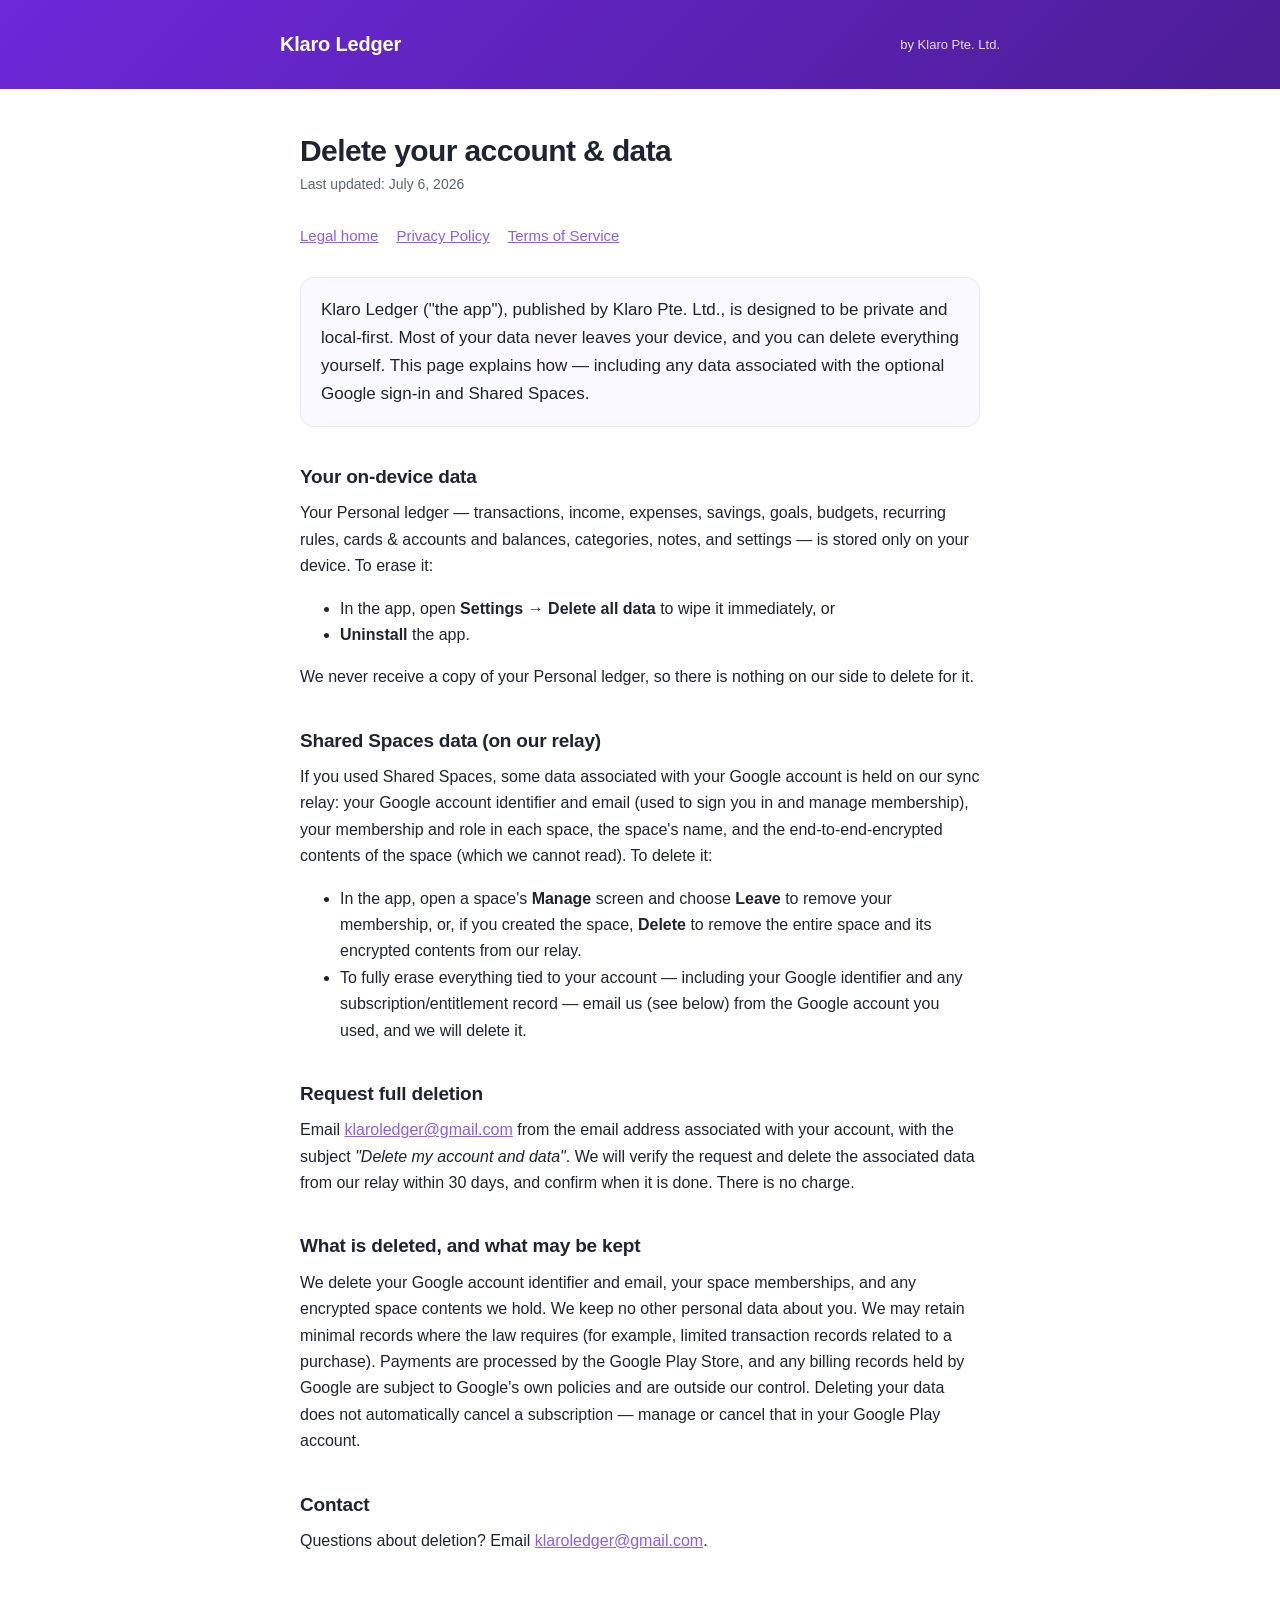
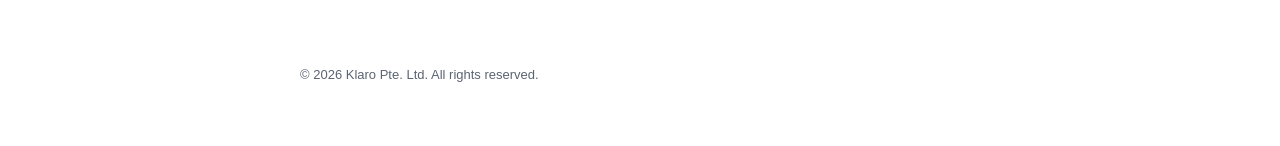
==== delete-account.html @ 9b434cb9 "Serve on klaroledger.app + fold in the legal pages Point the marketing site at the custom domain (CN" ====
<!doctype html>
<html lang="en">
  <head>
    <meta charset="utf-8" />
    <meta name="viewport" content="width=device-width, initial-scale=1" />
    <title>Delete your account &amp; data — Klaro Ledger</title>
    <meta
      name="description"
      content="How to delete your Klaro Ledger account and data, including on-device data and any Shared Spaces data on our relay."
    />
    <link rel="stylesheet" href="style.css" />
  </head>
  <body>
    <div class="band">
      <div class="band-inner">
        <span class="mark">Klaro Ledger</span>
        <span class="tag">by Klaro Pte. Ltd.</span>
      </div>
    </div>
    <main class="wrap">
      <h1>Delete your account &amp; data</h1>
      <p class="updated">Last updated: July 6, 2026</p>
      <nav class="nav">
        <a href="index.html">Legal home</a>
        <a href="privacy.html">Privacy Policy</a>
        <a href="terms.html">Terms of Service</a>
      </nav>

      <p class="lead">
        Klaro Ledger ("the app"), published by Klaro Pte. Ltd., is designed to be
        private and local-first. Most of your data never leaves your device, and
        you can delete everything yourself. This page explains how — including any
        data associated with the optional Google sign-in and Shared Spaces.
      </p>

      <h2>Your on-device data</h2>
      <p>
        Your Personal ledger — transactions, income, expenses, savings, goals,
        budgets, recurring rules, cards &amp; accounts and balances, categories,
        notes, and settings — is stored only on your device. To erase it:
      </p>
      <ul>
        <li>
          In the app, open <strong>Settings → Delete all data</strong> to wipe it
          immediately, or
        </li>
        <li><strong>Uninstall</strong> the app.</li>
      </ul>
      <p>
        We never receive a copy of your Personal ledger, so there is nothing on
        our side to delete for it.
      </p>

      <h2>Shared Spaces data (on our relay)</h2>
      <p>
        If you used Shared Spaces, some data associated with your Google account
        is held on our sync relay: your Google account identifier and email (used
        to sign you in and manage membership), your membership and role in each
        space, the space's name, and the end-to-end-encrypted contents of the
        space (which we cannot read). To delete it:
      </p>
      <ul>
        <li>
          In the app, open a space's <strong>Manage</strong> screen and choose
          <strong>Leave</strong> to remove your membership, or, if you created the
          space, <strong>Delete</strong> to remove the entire space and its
          encrypted contents from our relay.
        </li>
        <li>
          To fully erase everything tied to your account — including your Google
          identifier and any subscription/entitlement record — email us (see
          below) from the Google account you used, and we will delete it.
        </li>
      </ul>

      <h2>Request full deletion</h2>
      <p>
        Email
        <a href="mailto:klaroledger@gmail.com">klaroledger@gmail.com</a> from the
        email address associated with your account, with the subject
        <em>"Delete my account and data"</em>. We will verify the request and
        delete the associated data from our relay within 30 days, and confirm
        when it is done. There is no charge.
      </p>

      <h2>What is deleted, and what may be kept</h2>
      <p>
        We delete your Google account identifier and email, your space
        memberships, and any encrypted space contents we hold. We keep no other
        personal data about you. We may retain minimal records where the law
        requires (for example, limited transaction records related to a
        purchase). Payments are processed by the Google Play Store, and any
        billing records held by Google are subject to Google's own policies and
        are outside our control. Deleting your data does not automatically cancel
        a subscription — manage or cancel that in your Google Play account.
      </p>

      <h2>Contact</h2>
      <p>
        Questions about deletion? Email
        <a href="mailto:klaroledger@gmail.com">klaroledger@gmail.com</a>.
      </p>
    </main>
    <footer>&copy; 2026 Klaro Pte. Ltd. All rights reserved.</footer>
  </body>
</html>
---- style.css ----
:root {
  --brand: #6d28d9;
  --brand-deep: #4c1d95;
  --brand-soft: #8b5cf6;
  --bg: #ffffff;
  --fg: #1f2430;
  --muted: #5b6472;
  --card: #faf9ff;
  --border: #ece9f6;
}

@media (prefers-color-scheme: dark) {
  :root {
    --bg: #0f1115;
    --fg: #e8e9ee;
    --muted: #a0a6b2;
    --card: #161922;
    --border: #262b37;
    --brand-soft: #a78bfa;
  }
}

* { box-sizing: border-box; }
html { -webkit-text-size-adjust: 100%; }

body {
  margin: 0;
  background: var(--bg);
  color: var(--fg);
  font: 16px/1.65 -apple-system, BlinkMacSystemFont, "Segoe UI", Roboto,
    Helvetica, Arial, sans-serif;
}

.band {
  background: linear-gradient(135deg, var(--brand), var(--brand-deep));
  color: #fff;
  padding: 28px 20px;
}
.band-inner {
  max-width: 720px;
  margin: 0 auto;
  display: flex;
  align-items: center;
  gap: 14px;
}
.band .mark {
  font-size: 20px;
  font-weight: 700;
  letter-spacing: -0.01em;
}
.band .tag {
  margin-left: auto;
  font-size: 13px;
  opacity: 0.85;
}

.wrap {
  max-width: 720px;
  margin: 0 auto;
  padding: 36px 20px 96px;
}

h1 {
  font-size: 30px;
  line-height: 1.2;
  letter-spacing: -0.02em;
  margin: 8px 0 4px;
}
.updated {
  color: var(--muted);
  font-size: 14px;
  margin: 0 0 28px;
}

h2 {
  font-size: 19px;
  letter-spacing: -0.01em;
  margin: 34px 0 8px;
}
p { margin: 0 0 14px; }

a { color: var(--brand-soft); }

.lead {
  font-size: 17px;
  color: var(--fg);
  background: var(--card);
  border: 1px solid var(--border);
  border-radius: 14px;
  padding: 18px 20px;
  margin-bottom: 8px;
}

.nav {
  display: flex;
  gap: 18px;
  margin: 8px 0 28px;
  font-size: 15px;
}

.home-card {
  display: block;
  background: var(--card);
  border: 1px solid var(--border);
  border-radius: 16px;
  padding: 22px 24px;
  margin: 14px 0;
  text-decoration: none;
  color: var(--fg);
}
.home-card:hover { border-color: var(--brand-soft); }
.home-card .t { font-size: 18px; font-weight: 600; }
.home-card .d { color: var(--muted); font-size: 15px; margin-top: 4px; }

footer {
  max-width: 720px;
  margin: 0 auto;
  padding: 0 20px 60px;
  color: var(--muted);
  font-size: 13px;
}
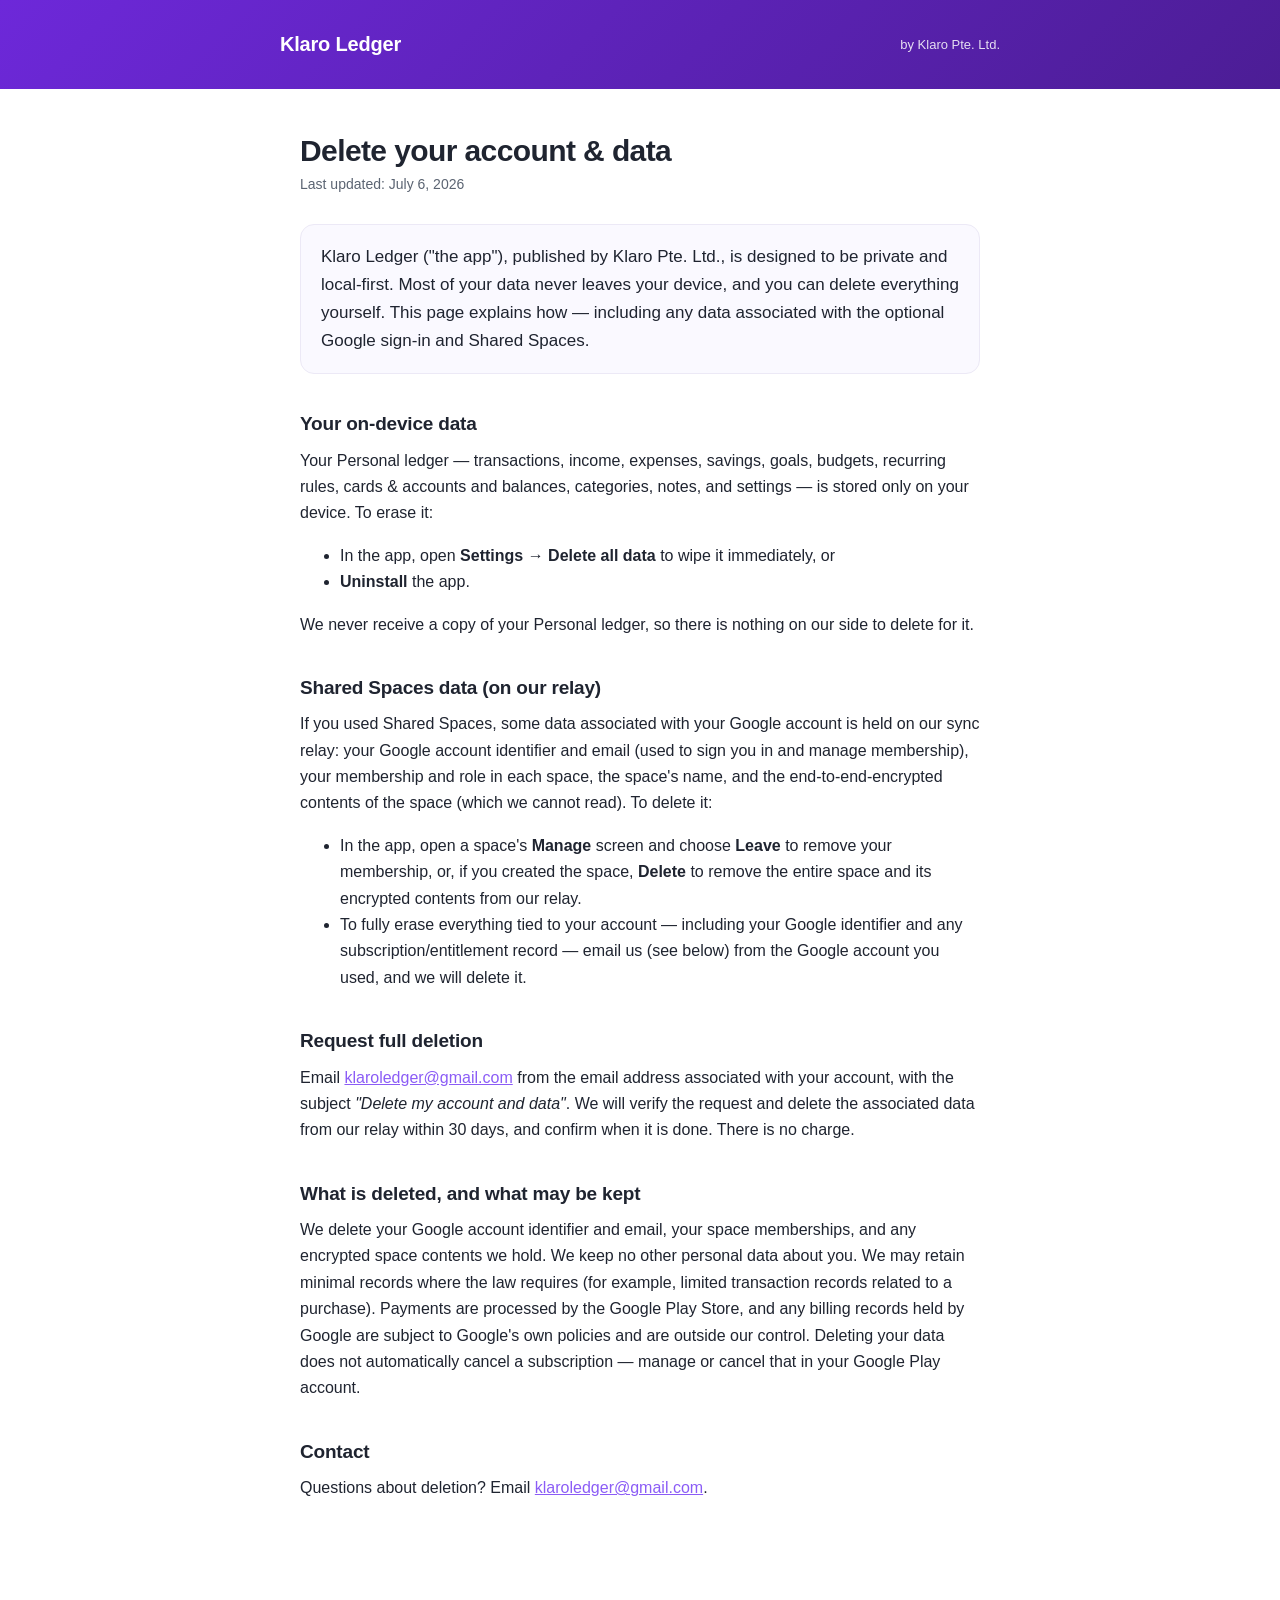
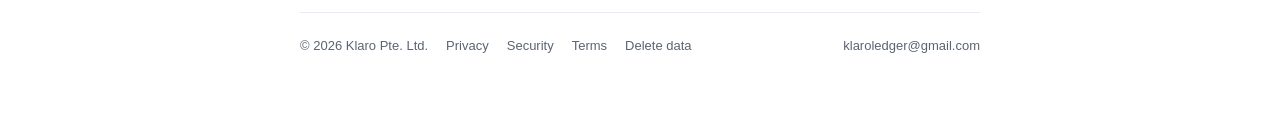
==== commit 6a72c3be: "Site: consistent footer nav across all pages Every page (marketing + legal) now carries the same foo" ====
--- a/delete-account.html
+++ b/delete-account.html
@@ -13,18 +13,13 @@
   <body>
     <div class="band">
       <div class="band-inner">
-        <span class="mark">Klaro Ledger</span>
+        <a class="mark" href="/" aria-label="Klaro Ledger — home">Klaro Ledger</a>
         <span class="tag">by Klaro Pte. Ltd.</span>
       </div>
     </div>
     <main class="wrap">
       <h1>Delete your account &amp; data</h1>
       <p class="updated">Last updated: July 6, 2026</p>
-      <nav class="nav">
-        <a href="index.html">Legal home</a>
-        <a href="privacy.html">Privacy Policy</a>
-        <a href="terms.html">Terms of Service</a>
-      </nav>
 
       <p class="lead">
         Klaro Ledger ("the app"), published by Klaro Pte. Ltd., is designed to be
@@ -101,6 +96,16 @@
         <a href="mailto:klaroledger@gmail.com">klaroledger@gmail.com</a>.
       </p>
     </main>
-    <footer>&copy; 2026 Klaro Pte. Ltd. All rights reserved.</footer>
+    <footer>
+      <div class="row">
+        <span>&copy; 2026 Klaro Pte. Ltd.</span>
+        <a href="/privacy.html">Privacy</a>
+        <a href="/security.html">Security</a>
+        <a href="/terms.html">Terms</a>
+        <a href="/delete-account.html">Delete data</a>
+        <span class="spacer"></span>
+        <a href="mailto:klaroledger@gmail.com">klaroledger@gmail.com</a>
+      </div>
+    </footer>
   </body>
 </html>
--- a/style.css
+++ b/style.css
@@ -47,7 +47,10 @@
   font-size: 20px;
   font-weight: 700;
   letter-spacing: -0.01em;
+  color: #fff;
+  text-decoration: none;
 }
+.band a.mark:hover { opacity: 0.85; }
 .band .tag {
   margin-left: auto;
   font-size: 13px;
@@ -119,3 +122,21 @@
   color: var(--muted);
   font-size: 13px;
 }
+footer .row {
+  display: flex;
+  flex-wrap: wrap;
+  gap: 8px 18px;
+  align-items: center;
+  border-top: 1px solid var(--border);
+  padding-top: 22px;
+}
+footer .row a {
+  color: var(--muted);
+  text-decoration: none;
+}
+footer .row a:hover {
+  color: var(--brand-soft);
+}
+footer .row .spacer {
+  margin-left: auto;
+}
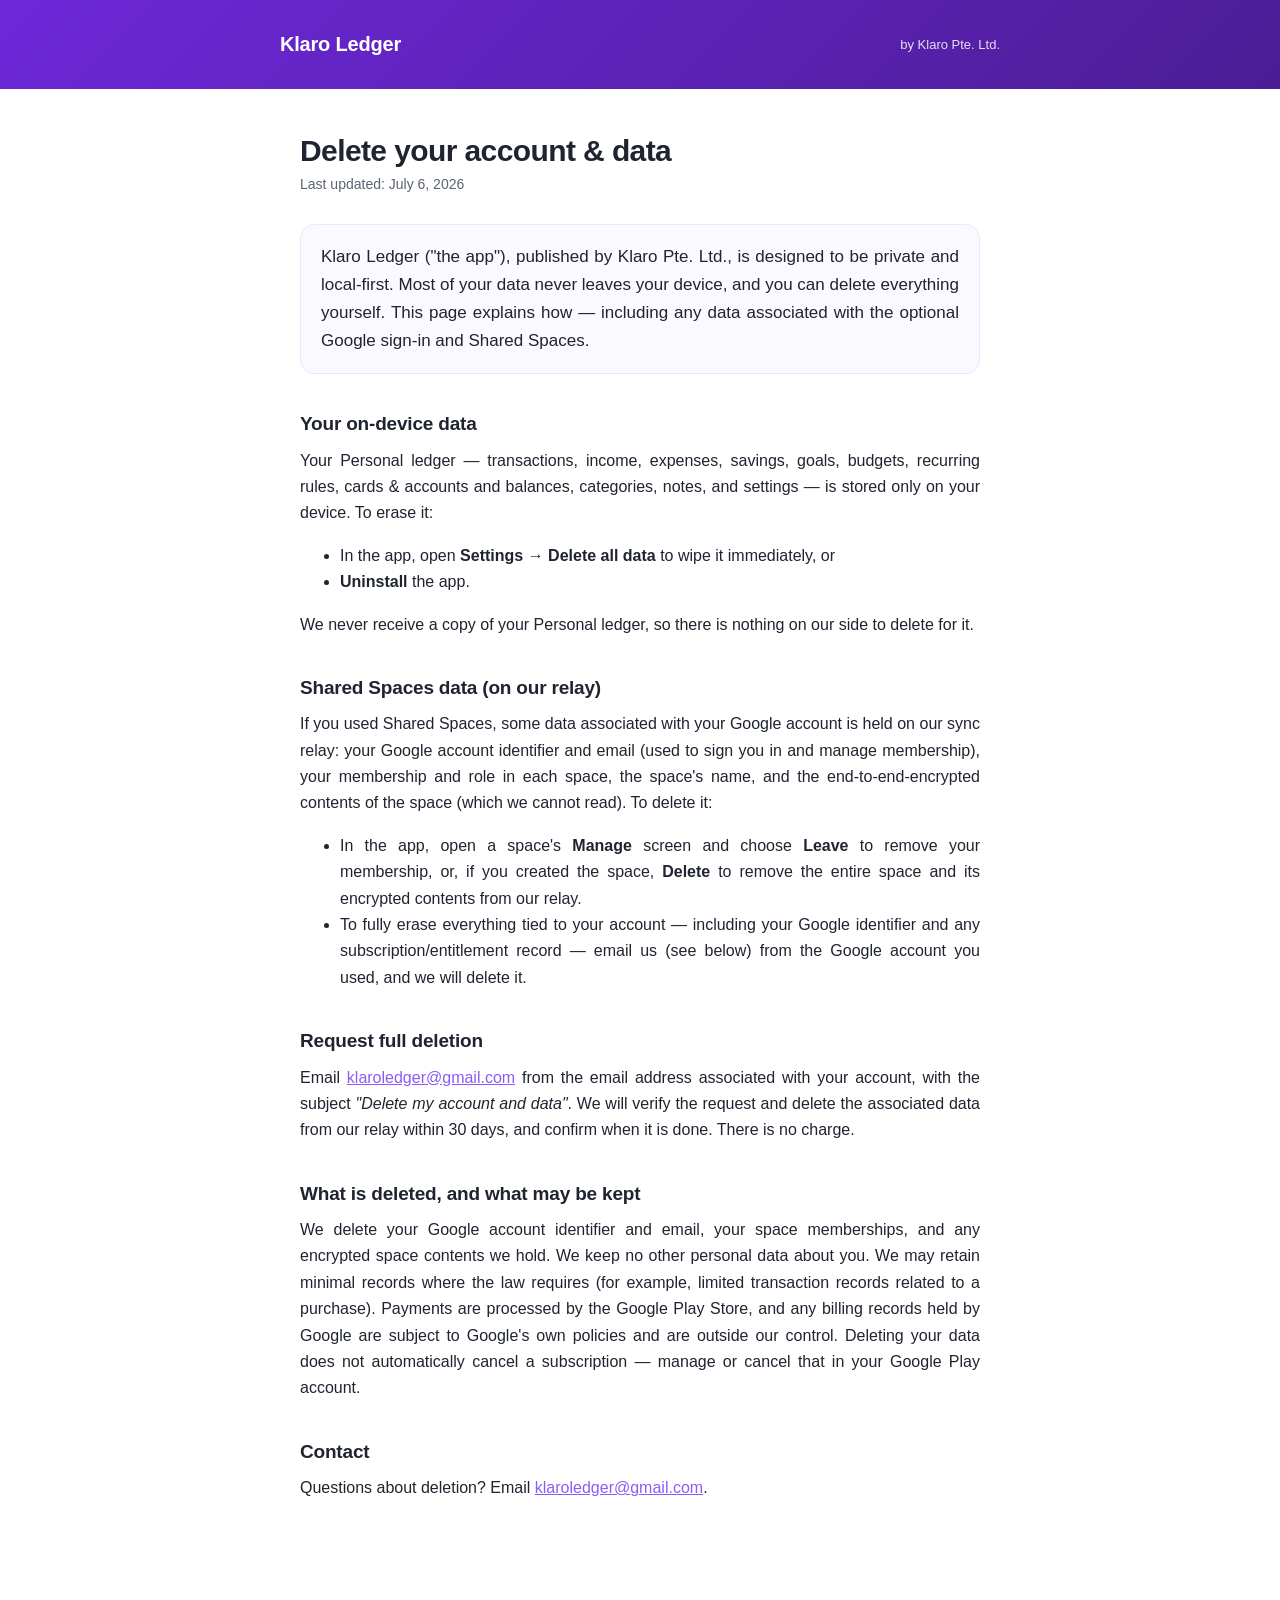
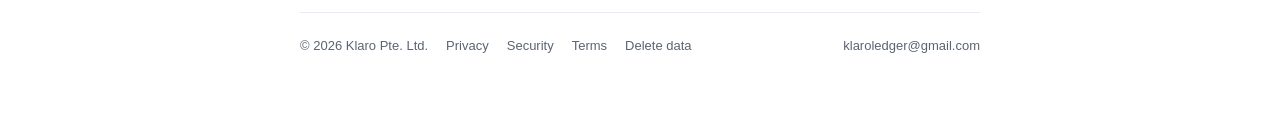
==== commit e22e272e: "Legal links: clean extensionless URLs (footers, sitemap, canonical)" ====
--- a/delete-account.html
+++ b/delete-account.html
@@ -99,10 +99,10 @@
     <footer>
       <div class="row">
         <span>&copy; 2026 Klaro Pte. Ltd.</span>
-        <a href="/privacy.html">Privacy</a>
-        <a href="/security.html">Security</a>
-        <a href="/terms.html">Terms</a>
-        <a href="/delete-account.html">Delete data</a>
+        <a href="/privacy">Privacy</a>
+        <a href="/security">Security</a>
+        <a href="/terms">Terms</a>
+        <a href="/delete-account">Delete data</a>
         <span class="spacer"></span>
         <a href="mailto:klaroledger@gmail.com">klaroledger@gmail.com</a>
       </div>
--- a/style.css
+++ b/style.css
@@ -82,6 +82,16 @@
 }
 p { margin: 0 0 14px; }
 
+/* Justify the longer body copy on the content pages (matches the marketing
+   FAQ); hyphenate so justified lines don't open up big gaps. Single-line bits
+   like .updated are unaffected — justify only acts on lines that wrap. */
+.wrap p,
+.wrap li {
+  text-align: justify;
+  -webkit-hyphens: auto;
+  hyphens: auto;
+}
+
 a { color: var(--brand-soft); }
 
 .lead {
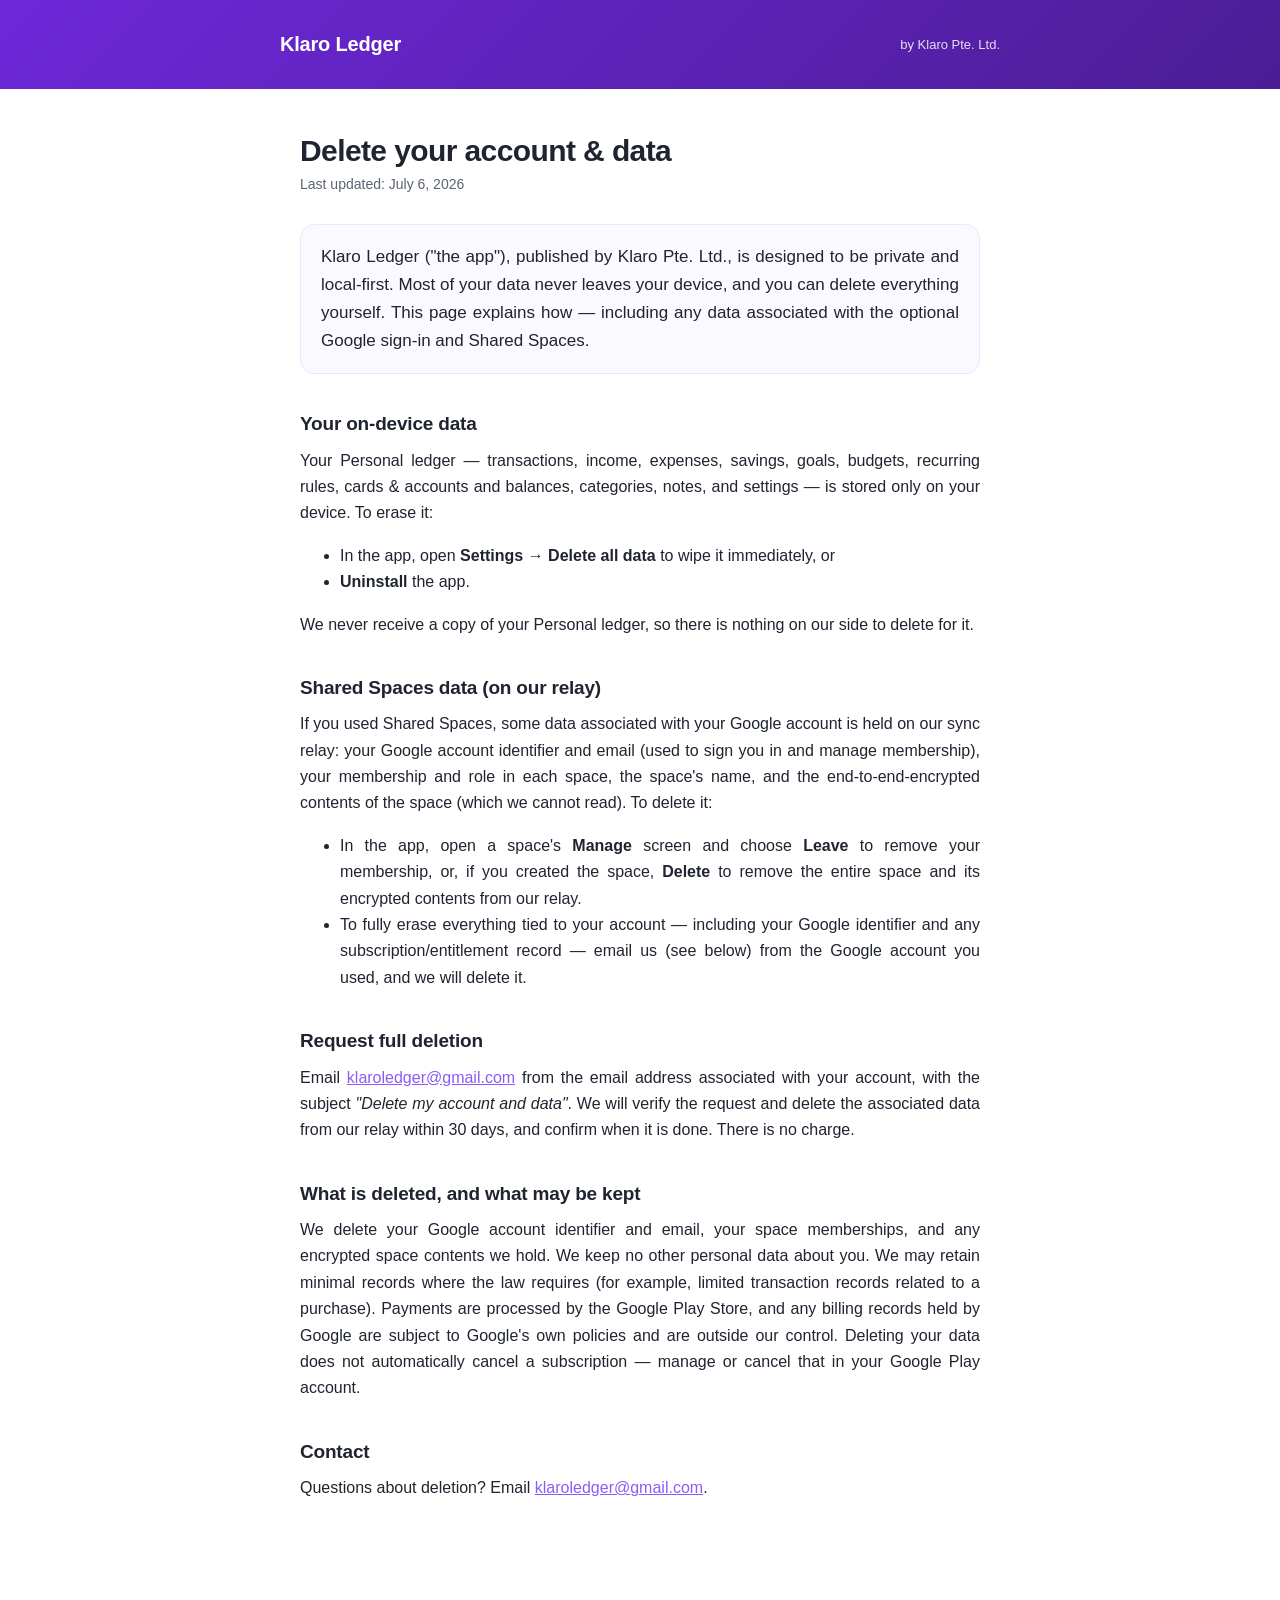
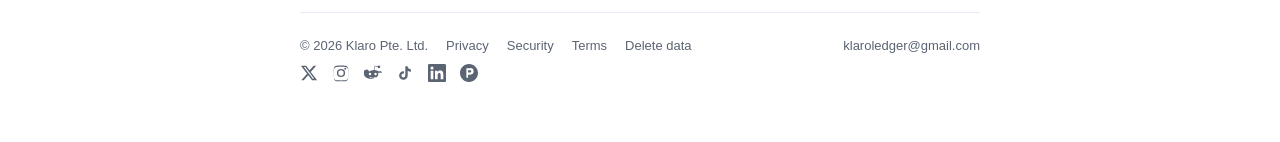
==== commit 24506777: "Footer: social links (X/IG/Reddit/TikTok/LinkedIn/PH) on every page; FAQ: reflect on-device auto-cap" ====
--- a/delete-account.html
+++ b/delete-account.html
@@ -105,6 +105,14 @@
         <a href="/delete-account">Delete data</a>
         <span class="spacer"></span>
         <a href="mailto:klaroledger@gmail.com">klaroledger@gmail.com</a>
+        <span class="social">
+          <a href="https://x.com/klaroledger" target="_blank" rel="noopener" aria-label="Klaro Ledger on X"><svg viewBox="0 0 24 24" fill="currentColor" aria-hidden="true"><path d="M18.244 2.25h3.308l-7.227 8.26 8.502 11.24h-6.66l-5.214-6.817L4.99 21.75H1.68l7.73-8.835L1.254 2.25H8.08l4.713 6.231zm-1.161 17.52h1.833L7.084 4.126H5.117z"/></svg></a>
+          <a href="https://instagram.com/klaroledger" target="_blank" rel="noopener" aria-label="Klaro Ledger on Instagram"><svg viewBox="0 0 24 24" fill="currentColor" aria-hidden="true"><path d="M12 2.16c3.2 0 3.58.01 4.85.07 1.17.05 1.8.25 2.23.41.56.22.96.48 1.38.9.42.42.68.82.9 1.38.16.43.36 1.06.41 2.23.06 1.27.07 1.65.07 4.85s-.01 3.58-.07 4.85c-.05 1.17-.25 1.8-.41 2.23a3.7 3.7 0 01-.9 1.38 3.7 3.7 0 01-1.38.9c-.43.16-1.06.36-2.23.41-1.27.06-1.65.07-4.85.07s-3.58-.01-4.85-.07c-1.17-.05-1.8-.25-2.23-.41a3.7 3.7 0 01-1.38-.9 3.7 3.7 0 01-.9-1.38c-.16-.43-.36-1.06-.41-2.23C2.17 15.58 2.16 15.2 2.16 12s.01-3.58.07-4.85c.05-1.17.25-1.8.41-2.23.22-.56.48-.96.9-1.38.42-.42.82-.68 1.38-.9.43-.16 1.06-.36 2.23-.41C8.42 2.17 8.8 2.16 12 2.16zm0 1.62c-3.15 0-3.52.01-4.76.07-1.15.05-1.77.24-2.19.41-.55.21-.94.47-1.35.88-.41.41-.67.8-.88 1.35-.17.42-.36 1.04-.41 2.19-.06 1.24-.07 1.61-.07 4.76s.01 3.52.07 4.76c.05 1.15.24 1.77.41 2.19.21.55.47.94.88 1.35.41.41.8.67 1.35.88.42.17 1.04.36 2.19.41 1.24.06 1.61.07 4.76.07s3.52-.01 4.76-.07c1.15-.05 1.77-.24 2.19-.41.55-.21.94-.47 1.35-.88.41-.41.67-.8.88-1.35.17-.42.36-1.04.41-2.19.06-1.24.07-1.61.07-4.76s-.01-3.52-.07-4.76c-.05-1.15-.24-1.77-.41-2.19a3.64 3.64 0 00-.88-1.35 3.64 3.64 0 00-1.35-.88c-.42-.17-1.04-.36-2.19-.41-1.24-.06-1.61-.07-4.76-.07zm0 2.76a5.46 5.46 0 110 10.92 5.46 5.46 0 010-10.92zm0 9a3.54 3.54 0 100-7.08 3.54 3.54 0 000 7.08zm6.95-9.19a1.27 1.27 0 11-2.54 0 1.27 1.27 0 012.54 0z"/></svg></a>
+          <a href="https://reddit.com/user/klaroledger" target="_blank" rel="noopener" aria-label="Klaro Ledger on Reddit"><svg viewBox="0 0 24 24" fill="currentColor" aria-hidden="true"><path d="M24 11.78a2.34 2.34 0 00-3.96-1.68 11.5 11.5 0 00-6.24-1.98l1.06-4.98 3.46.73a1.67 1.67 0 103.33-.11 1.67 1.67 0 00-3.17-.74l-3.87-.82a.33.33 0 00-.39.25l-1.18 5.56a11.5 11.5 0 00-6.33 1.98A2.34 2.34 0 100 11.78c0 .24.02.48.06.72a4.6 4.6 0 00-.06.72c0 3.66 4.26 6.63 9.52 6.63s9.52-2.97 9.52-6.63c0-.24-.02-.48-.06-.72.04-.24.06-.48.06-.72zm-17.67 1.67a1.67 1.67 0 113.34 0 1.67 1.67 0 01-3.34 0zm9.34 4.42c-1.15 1.15-3.35 1.24-4 1.24s-2.85-.09-4-1.24a.44.44 0 01.62-.62c.73.73 2.28.98 3.38.98s2.66-.25 3.38-.98a.44.44 0 01.62.62zm-.28-2.75a1.67 1.67 0 110-3.34 1.67 1.67 0 010 3.34z"/></svg></a>
+          <a href="https://tiktok.com/@klaroledger" target="_blank" rel="noopener" aria-label="Klaro Ledger on TikTok"><svg viewBox="0 0 24 24" fill="currentColor" aria-hidden="true"><path d="M16.6 5.82a4.28 4.28 0 01-1.06-2.82h-3.09v12.4a2.59 2.59 0 01-2.59 2.5 2.59 2.59 0 01-2.59-2.59 2.59 2.59 0 012.59-2.59c.27 0 .53.04.77.12v-3.2a5.7 5.7 0 00-.77-.05 5.72 5.72 0 105.72 5.72V9.01a7.35 7.35 0 004.3 1.38v-3.1a4.28 4.28 0 01-3.28-1.47z"/></svg></a>
+          <a href="https://www.linkedin.com/company/klaro-pte-ltd" target="_blank" rel="noopener" aria-label="Klaro Ledger on LinkedIn"><svg viewBox="0 0 24 24" fill="currentColor" aria-hidden="true"><path d="M20.447 20.452h-3.554v-5.569c0-1.328-.027-3.037-1.852-3.037-1.853 0-2.136 1.445-2.136 2.939v5.667H9.351V9h3.414v1.561h.046c.477-.9 1.637-1.85 3.37-1.85 3.601 0 4.267 2.37 4.267 5.455v6.286zM5.337 7.433a2.062 2.062 0 01-2.063-2.065 2.064 2.064 0 112.063 2.065zm1.782 13.019H3.555V9h3.564v11.452zM22.225 0H1.771C.792 0 0 .774 0 1.729v20.542C0 23.227.792 24 1.771 24h20.451C23.2 24 24 23.227 24 22.271V1.729C24 .774 23.2 0 22.222 0h.003z"/></svg></a>
+          <a href="https://www.producthunt.com/@klaroledger" target="_blank" rel="noopener" aria-label="Klaro Ledger on Product Hunt"><svg viewBox="0 0 24 24" fill="currentColor" fill-rule="evenodd" clip-rule="evenodd" aria-hidden="true"><path d="M13.6 11.197h-2.86V8.203h2.86a1.497 1.497 0 110 2.994M13.6 5.601H8.5v12.798h2.24v-4.202h2.86a4.4 4.4 0 100-8.796M12 0C5.372 0 0 5.372 0 12s5.372 12 12 12 12-5.372 12-12S18.628 0 12 0"/></svg></a>
+        </span>
       </div>
     </footer>
   </body>
--- a/style.css
+++ b/style.css
@@ -150,3 +150,14 @@
 footer .row .spacer {
   margin-left: auto;
 }
+footer .row .social {
+  display: inline-flex;
+  gap: 14px;
+  align-items: center;
+}
+footer .row .social a { display: inline-flex; }
+footer .row .social svg {
+  width: 18px;
+  height: 18px;
+  display: block;
+}
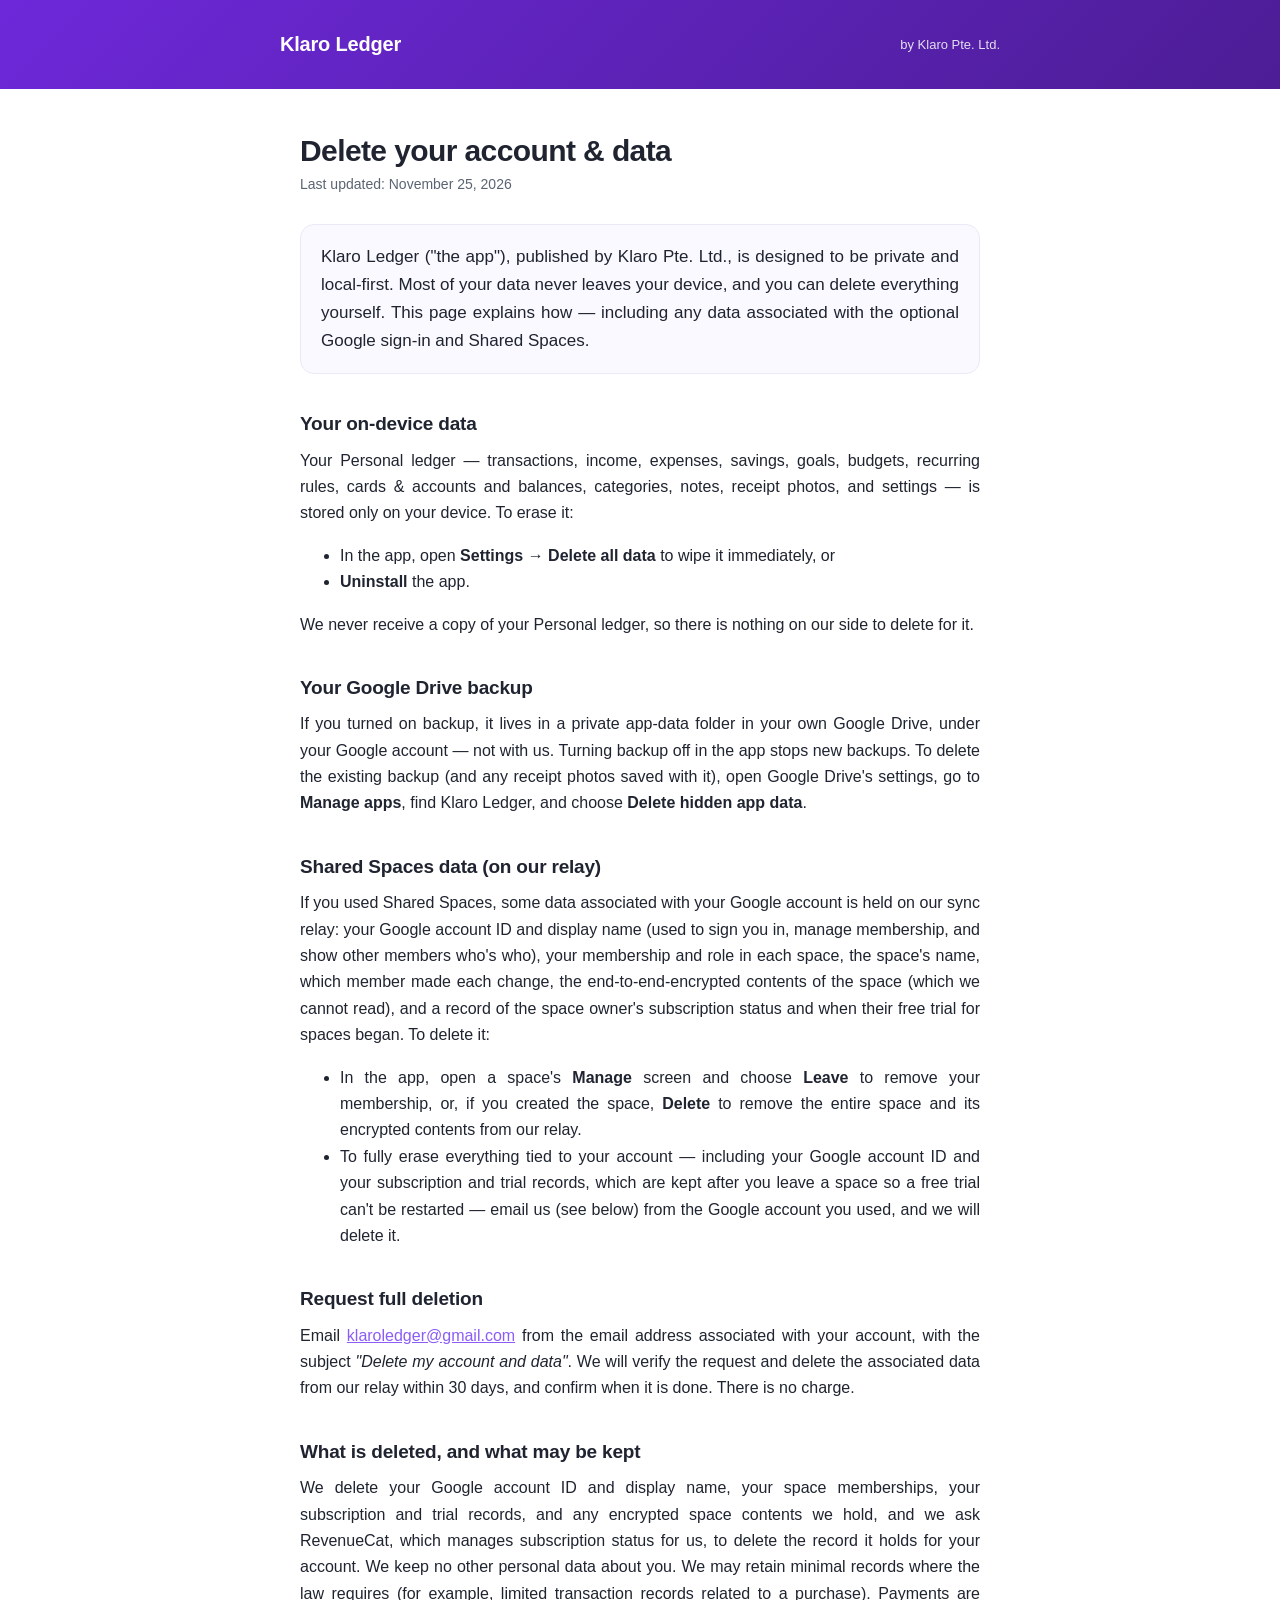
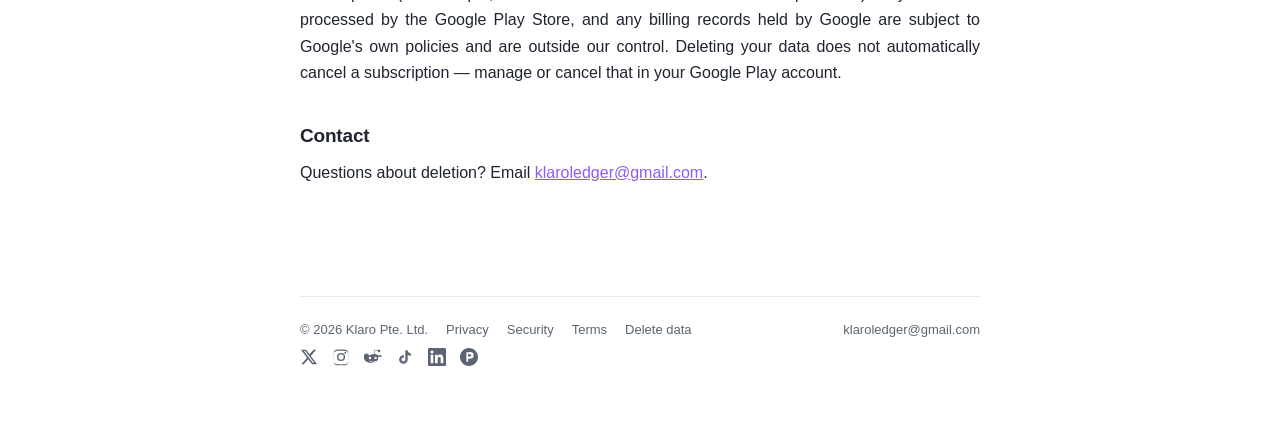
==== commit 29aaa69c: "Privacy, Terms, deletion and security pages: match the app as built Checked line by line against the" ====
--- a/delete-account.html
+++ b/delete-account.html
@@ -8,6 +8,7 @@
       name="description"
       content="How to delete your Klaro Ledger account and data, including on-device data and any Shared Spaces data on our relay."
     />
+    <link rel="canonical" href="https://klaroledger.app/delete-account" />
     <link rel="stylesheet" href="style.css" />
   </head>
   <body>
@@ -19,7 +20,7 @@
     </div>
     <main class="wrap">
       <h1>Delete your account &amp; data</h1>
-      <p class="updated">Last updated: July 6, 2026</p>
+      <p class="updated">Last updated: November 25, 2026</p>
 
       <p class="lead">
         Klaro Ledger ("the app"), published by Klaro Pte. Ltd., is designed to be
@@ -32,7 +33,8 @@
       <p>
         Your Personal ledger — transactions, income, expenses, savings, goals,
         budgets, recurring rules, cards &amp; accounts and balances, categories,
-        notes, and settings — is stored only on your device. To erase it:
+        notes, receipt photos, and settings — is stored only on your device. To
+        erase it:
       </p>
       <ul>
         <li>
@@ -46,13 +48,25 @@
         our side to delete for it.
       </p>
 
+      <h2>Your Google Drive backup</h2>
+      <p>
+        If you turned on backup, it lives in a private app-data folder in your
+        own Google Drive, under your Google account — not with us. Turning backup
+        off in the app stops new backups. To delete the existing backup (and any
+        receipt photos saved with it), open Google Drive's settings, go to
+        <strong>Manage apps</strong>, find Klaro Ledger, and choose
+        <strong>Delete hidden app data</strong>.
+      </p>
+
       <h2>Shared Spaces data (on our relay)</h2>
       <p>
         If you used Shared Spaces, some data associated with your Google account
-        is held on our sync relay: your Google account identifier and email (used
-        to sign you in and manage membership), your membership and role in each
-        space, the space's name, and the end-to-end-encrypted contents of the
-        space (which we cannot read). To delete it:
+        is held on our sync relay: your Google account ID and display name (used
+        to sign you in, manage membership, and show other members who's who),
+        your membership and role in each space, the space's name, which member
+        made each change, the end-to-end-encrypted contents of the space (which
+        we cannot read), and a record of the space owner's subscription status
+        and when their free trial for spaces began. To delete it:
       </p>
       <ul>
         <li>
@@ -63,7 +77,8 @@
         </li>
         <li>
           To fully erase everything tied to your account — including your Google
-          identifier and any subscription/entitlement record — email us (see
+          account ID and your subscription and trial records, which are kept after
+          you leave a space so a free trial can't be restarted — email us (see
           below) from the Google account you used, and we will delete it.
         </li>
       </ul>
@@ -80,8 +95,10 @@
 
       <h2>What is deleted, and what may be kept</h2>
       <p>
-        We delete your Google account identifier and email, your space
-        memberships, and any encrypted space contents we hold. We keep no other
+        We delete your Google account ID and display name, your space
+        memberships, your subscription and trial records, and any encrypted space
+        contents we hold, and we ask RevenueCat, which manages subscription status
+        for us, to delete the record it holds for your account. We keep no other
         personal data about you. We may retain minimal records where the law
         requires (for example, limited transaction records related to a
         purchase). Payments are processed by the Google Play Store, and any
